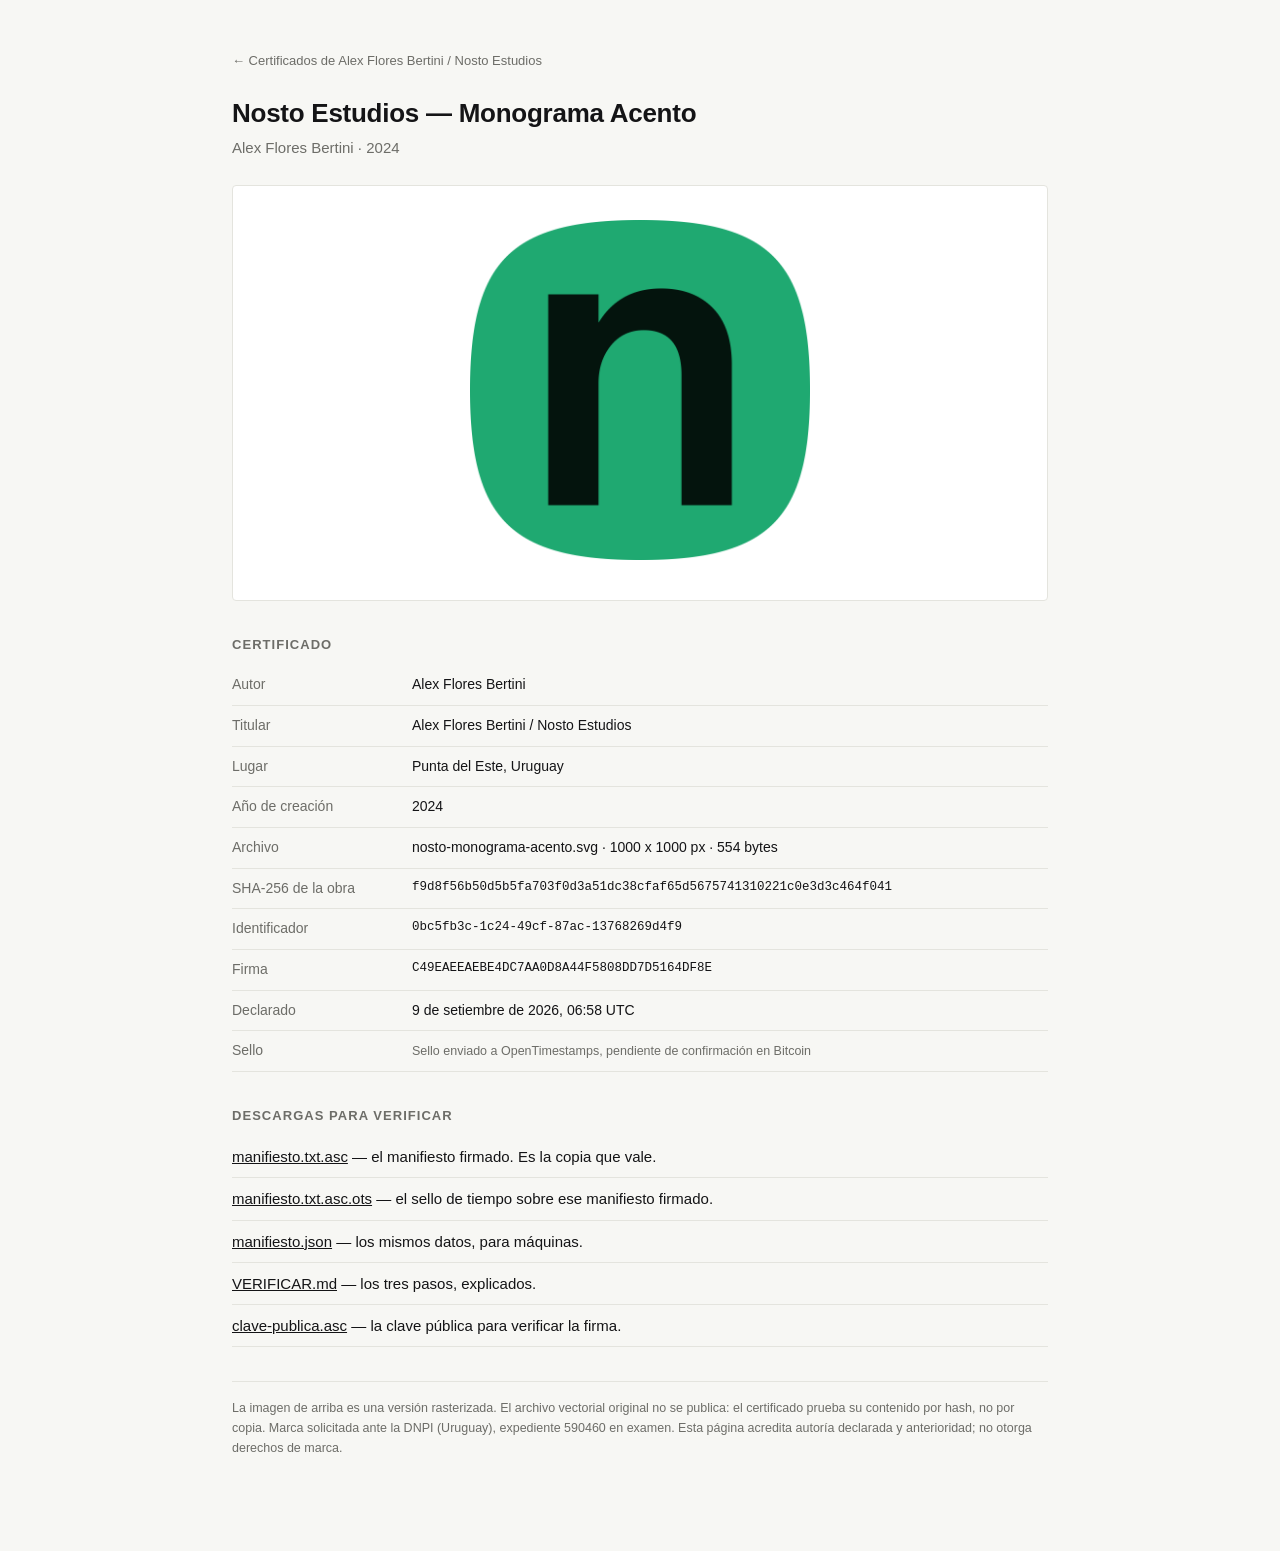
==== 0bc5fb3c-1c24-49cf-87ac-13768269d4f9/index.html @ 709ad7a7 "certifica: publicación del registro" ====
<!doctype html>
<html lang="es"><head><meta charset="utf-8">
<meta name="viewport" content="width=device-width, initial-scale=1">
<title>Nosto Estudios — Monograma Acento — Certificado de autoría</title>
<meta name="description" content="Certificado de autoría de Nosto Estudios — Monograma Acento, de Alex Flores Bertini. Manifiesto firmado y sellado en Bitcoin con OpenTimestamps.">
<link rel="stylesheet" href="../estilo.css"></head>
<body><main>
<header><a href="../">← Certificados de Alex Flores Bertini / Nosto Estudios</a></header>
<h1>Nosto Estudios — Monograma Acento</h1>
<p class="sub">Alex Flores Bertini · 2024</p>
<div class="obra"><img src="preview.png" alt="Nosto Estudios — Monograma Acento"></div>
<h2>Certificado</h2>
<table>
<tr><td>Autor</td><td>Alex Flores Bertini</td></tr>
<tr><td>Titular</td><td>Alex Flores Bertini / Nosto Estudios</td></tr>
<tr><td>Lugar</td><td>Punta del Este, Uruguay</td></tr>
<tr><td>Año de creación</td><td>2024</td></tr>
<tr><td>Archivo</td><td>nosto-monograma-acento.svg · 1000 x 1000 px · 554 bytes</td></tr>
<tr><td>SHA-256 de la obra</td><td class="mono">f9d8f56b50d5b5fa703f0d3a51dc38cfaf65d5675741310221c0e3d3c464f041</td></tr>
<tr><td>Identificador</td><td class="mono">0bc5fb3c-1c24-49cf-87ac-13768269d4f9</td></tr>
<tr><td>Firma</td><td class="mono">C49EAEEAEBE4DC7AA0D8A44F5808DD7D5164DF8E</td></tr>
<tr><td>Declarado</td><td>9 de setiembre de 2026, 06:58 UTC</td></tr>
<tr><td>Sello</td><td><span class="estado">Sello enviado a OpenTimestamps, pendiente de confirmación en Bitcoin</span></td></tr>
</table>
<h2>Descargas para verificar</h2>
<ul class="arch">
<li><a href="manifiesto.txt.asc">manifiesto.txt.asc</a> — el manifiesto firmado. Es la copia que vale.</li>
<li><a href="manifiesto.txt.asc.ots">manifiesto.txt.asc.ots</a> — el sello de tiempo sobre ese manifiesto firmado.</li>
<li><a href="manifiesto.json">manifiesto.json</a> — los mismos datos, para máquinas.</li>
<li><a href="VERIFICAR.md">VERIFICAR.md</a> — los tres pasos, explicados.</li>
<li><a href="../clave-publica.asc">clave-publica.asc</a> — la clave pública para verificar la firma.</li>
</ul>
<p class="nota">La imagen de arriba es una versión rasterizada. El archivo vectorial
original no se publica: el certificado prueba su contenido por hash, no por copia.
Marca solicitada ante la DNPI (Uruguay), expediente 590460 en examen. Esta página acredita autoría declarada y
anterioridad; no otorga derechos de marca.</p>
</main></body></html>
---- estilo.css ----
:root { color-scheme: light dark; --tinta:#141416; --tenue:#6d6d68; --linea:#e4e4de;
  --fondo:#f7f7f4; --tarjeta:#ffffff; }
@media (prefers-color-scheme: dark) { :root { --tinta:#f2f2ef; --tenue:#9d9d97;
  --linea:#2a2a2c; --fondo:#0f0f11; --tarjeta:#17171a; } }
* { box-sizing:border-box; }
body { margin:0; background:var(--fondo); color:var(--tinta); font:15px/1.55
  -apple-system, BlinkMacSystemFont, "Segoe UI", Helvetica, Arial, sans-serif; }
main { max-width:860px; margin:0 auto; padding:48px 22px 80px; }
header a { color:var(--tenue); text-decoration:none; font-size:13px; }
h1 { font-size:26px; font-weight:600; margin:22px 0 2px; letter-spacing:-0.01em; }
h2 { font-size:13px; text-transform:uppercase; letter-spacing:.08em; color:var(--tenue);
  margin:34px 0 10px; font-weight:600; }
.sub { color:var(--tenue); margin:0 0 26px; }
.obra { background:var(--tarjeta); border:1px solid var(--linea); border-radius:4px;
  padding:34px; text-align:center; margin:0 0 30px; }
.obra img { max-width:100%; max-height:340px; height:auto; object-fit:contain; }
table { border-collapse:collapse; width:100%; font-size:14px; }
td { padding:9px 0; border-bottom:1px solid var(--linea); vertical-align:top; }
td:first-child { color:var(--tenue); width:180px; padding-right:16px; }
code, .mono { font-family:ui-monospace, SFMono-Regular, Menlo, Consolas, monospace;
  font-size:12.5px; word-break:break-all; }
ul.arch { list-style:none; padding:0; margin:0; }
ul.arch li { padding:9px 0; border-bottom:1px solid var(--linea); }
ul.arch a { color:var(--tinta); }
.nota { color:var(--tenue); font-size:12.5px; line-height:1.6; margin-top:34px;
  border-top:1px solid var(--linea); padding-top:16px; }
.estado { display:inline-block; font-size:12.5px; color:var(--tenue); }
.lista { list-style:none; padding:0; margin:0; }
.lista li { border-bottom:1px solid var(--linea); padding:14px 0; display:flex;
  gap:16px; align-items:center; }
.lista img { width:56px; height:56px; object-fit:contain; background:var(--tarjeta);
  border:1px solid var(--linea); border-radius:3px; padding:5px; }
.lista a { color:var(--tinta); text-decoration:none; font-weight:500; }
.lista a:hover { text-decoration:underline; }
.lista .meta { color:var(--tenue); font-size:12.5px; }
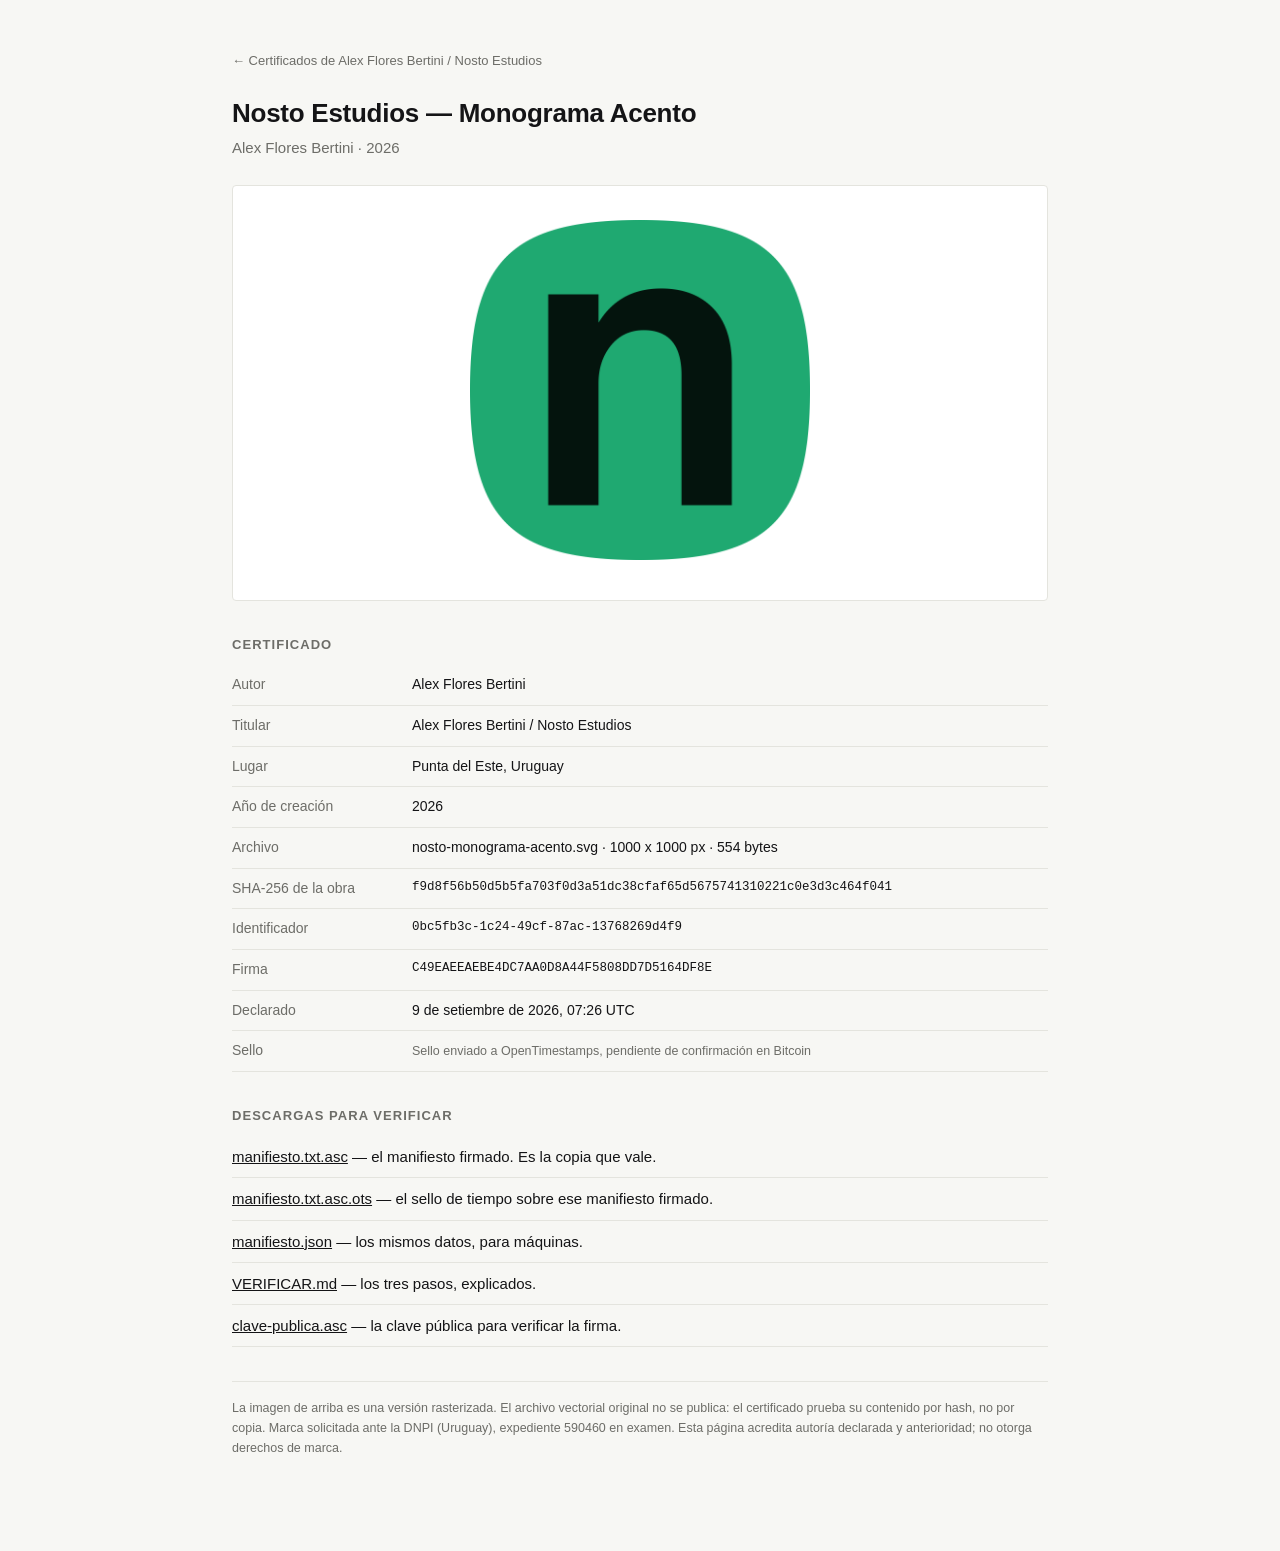
==== commit 34436d6f: "certifica: recertificado Nosto Estudios — Monograma Acento" ====
--- a/0bc5fb3c-1c24-49cf-87ac-13768269d4f9/index.html
+++ b/0bc5fb3c-1c24-49cf-87ac-13768269d4f9/index.html
@@ -7,19 +7,19 @@
 <body><main>
 <header><a href="../">← Certificados de Alex Flores Bertini / Nosto Estudios</a></header>
 <h1>Nosto Estudios — Monograma Acento</h1>
-<p class="sub">Alex Flores Bertini · 2024</p>
+<p class="sub">Alex Flores Bertini · 2026</p>
 <div class="obra"><img src="preview.png" alt="Nosto Estudios — Monograma Acento"></div>
 <h2>Certificado</h2>
 <table>
 <tr><td>Autor</td><td>Alex Flores Bertini</td></tr>
 <tr><td>Titular</td><td>Alex Flores Bertini / Nosto Estudios</td></tr>
 <tr><td>Lugar</td><td>Punta del Este, Uruguay</td></tr>
-<tr><td>Año de creación</td><td>2024</td></tr>
+<tr><td>Año de creación</td><td>2026</td></tr>
 <tr><td>Archivo</td><td>nosto-monograma-acento.svg · 1000 x 1000 px · 554 bytes</td></tr>
 <tr><td>SHA-256 de la obra</td><td class="mono">f9d8f56b50d5b5fa703f0d3a51dc38cfaf65d5675741310221c0e3d3c464f041</td></tr>
 <tr><td>Identificador</td><td class="mono">0bc5fb3c-1c24-49cf-87ac-13768269d4f9</td></tr>
 <tr><td>Firma</td><td class="mono">C49EAEEAEBE4DC7AA0D8A44F5808DD7D5164DF8E</td></tr>
-<tr><td>Declarado</td><td>9 de setiembre de 2026, 06:58 UTC</td></tr>
+<tr><td>Declarado</td><td>9 de setiembre de 2026, 07:26 UTC</td></tr>
 <tr><td>Sello</td><td><span class="estado">Sello enviado a OpenTimestamps, pendiente de confirmación en Bitcoin</span></td></tr>
 </table>
 <h2>Descargas para verificar</h2>
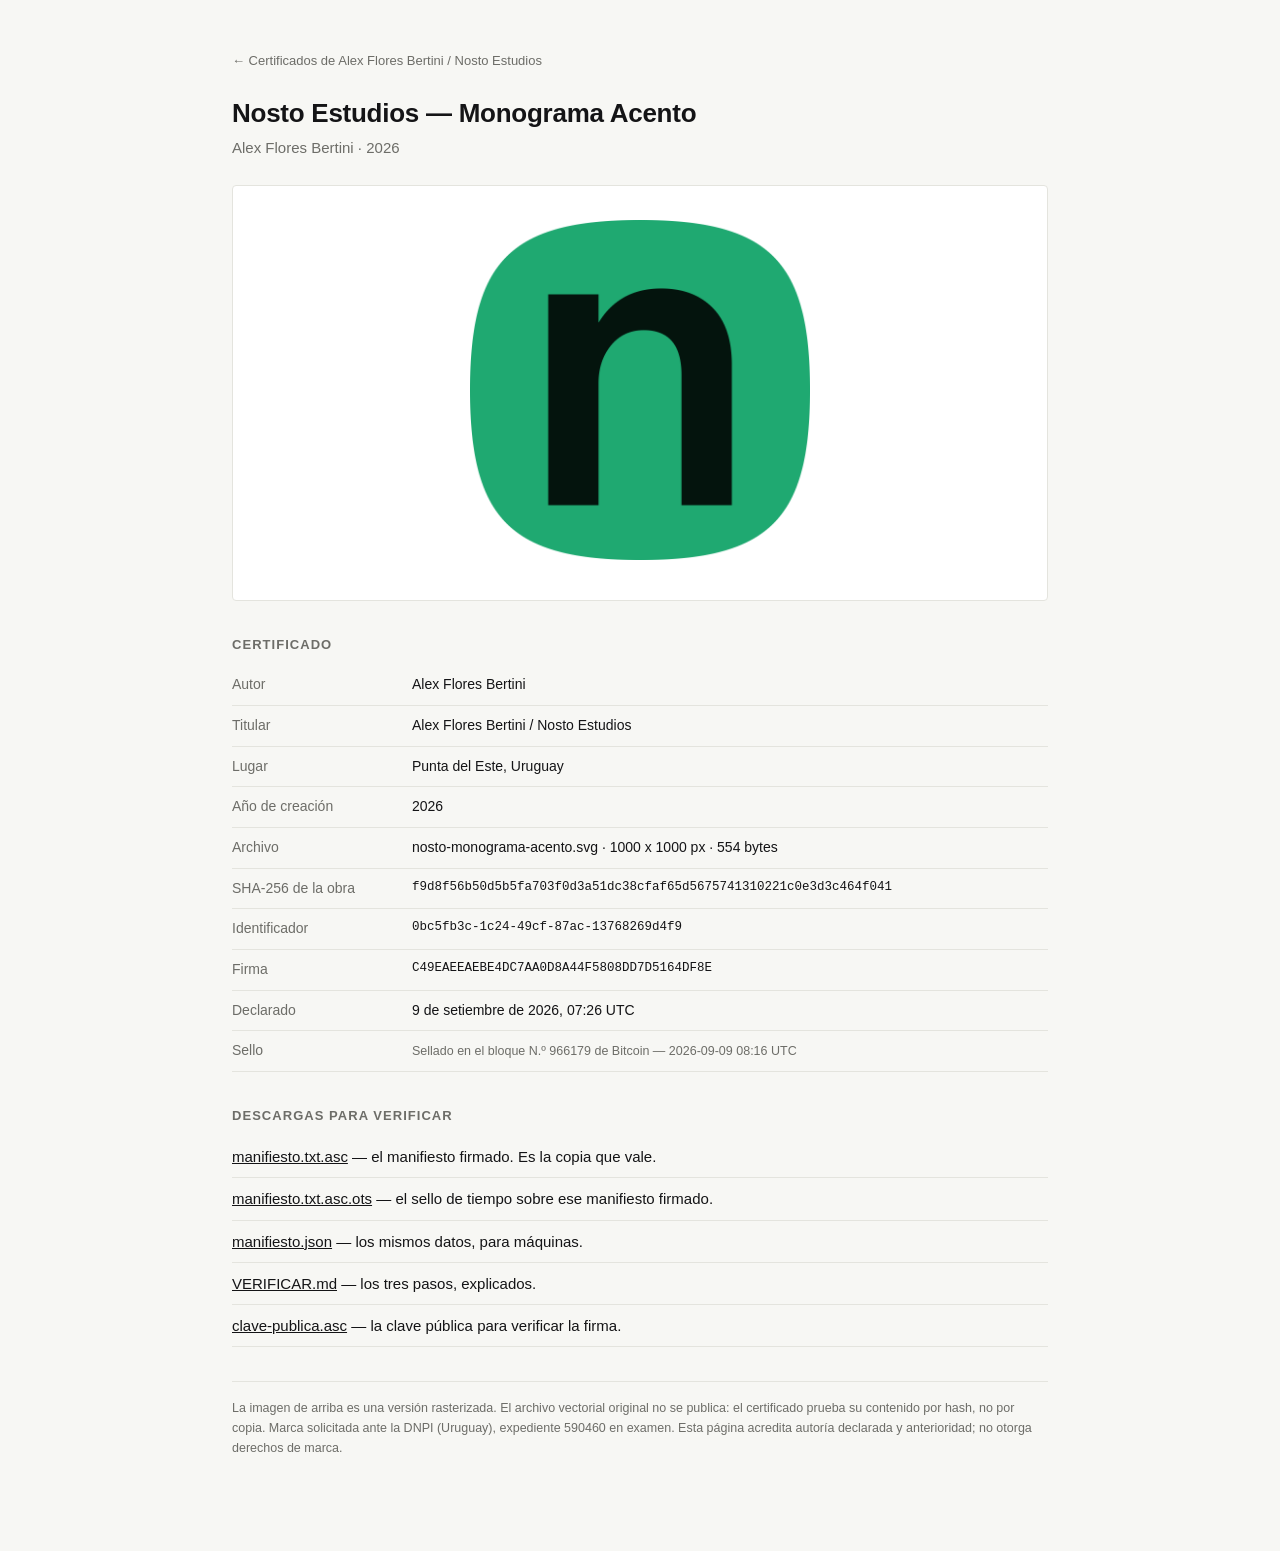
==== commit bf9924ef: "certifica: 9 sello(s) confirmado(s) en Bitcoin" ====
--- a/0bc5fb3c-1c24-49cf-87ac-13768269d4f9/index.html
+++ b/0bc5fb3c-1c24-49cf-87ac-13768269d4f9/index.html
@@ -20,7 +20,7 @@
 <tr><td>Identificador</td><td class="mono">0bc5fb3c-1c24-49cf-87ac-13768269d4f9</td></tr>
 <tr><td>Firma</td><td class="mono">C49EAEEAEBE4DC7AA0D8A44F5808DD7D5164DF8E</td></tr>
 <tr><td>Declarado</td><td>9 de setiembre de 2026, 07:26 UTC</td></tr>
-<tr><td>Sello</td><td><span class="estado">Sello enviado a OpenTimestamps, pendiente de confirmación en Bitcoin</span></td></tr>
+<tr><td>Sello</td><td><span class="estado">Sellado en el bloque N.º 966179 de Bitcoin — 2026-09-09 08:16 UTC</span></td></tr>
 </table>
 <h2>Descargas para verificar</h2>
 <ul class="arch">
